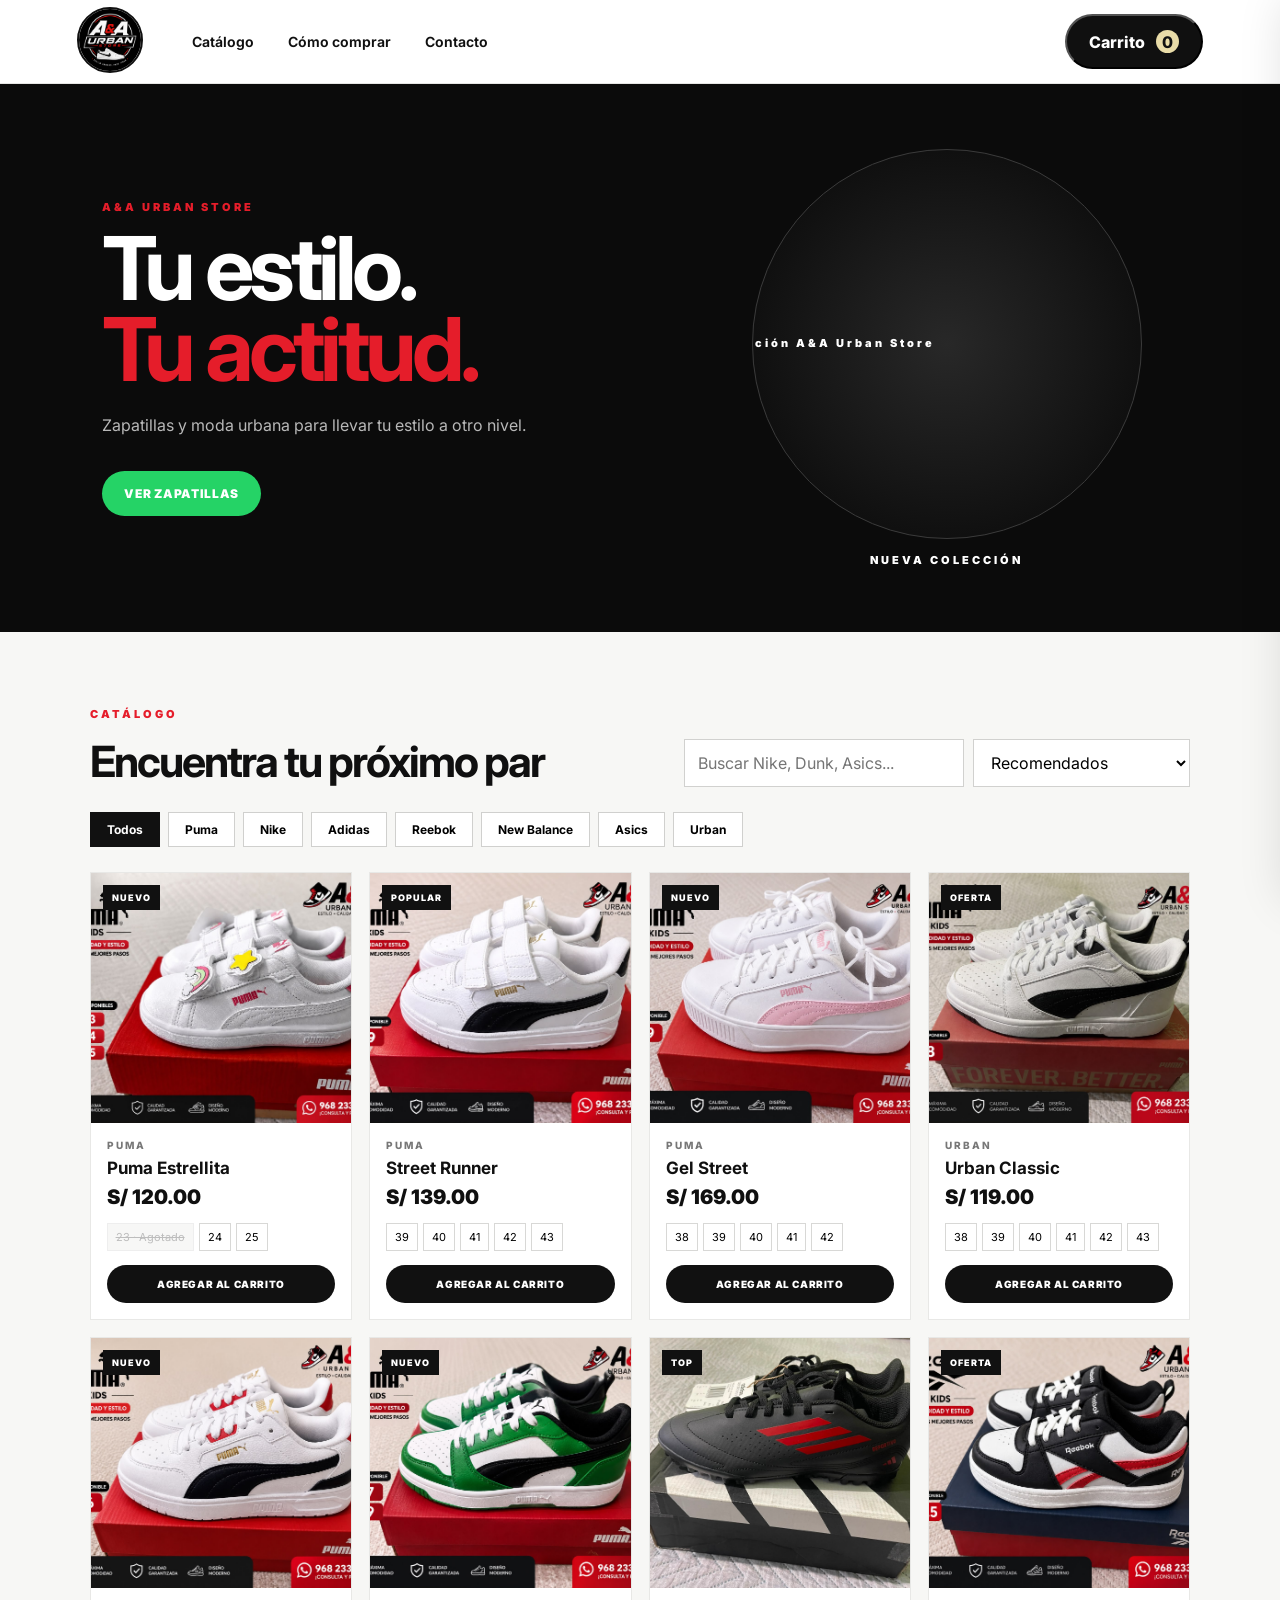
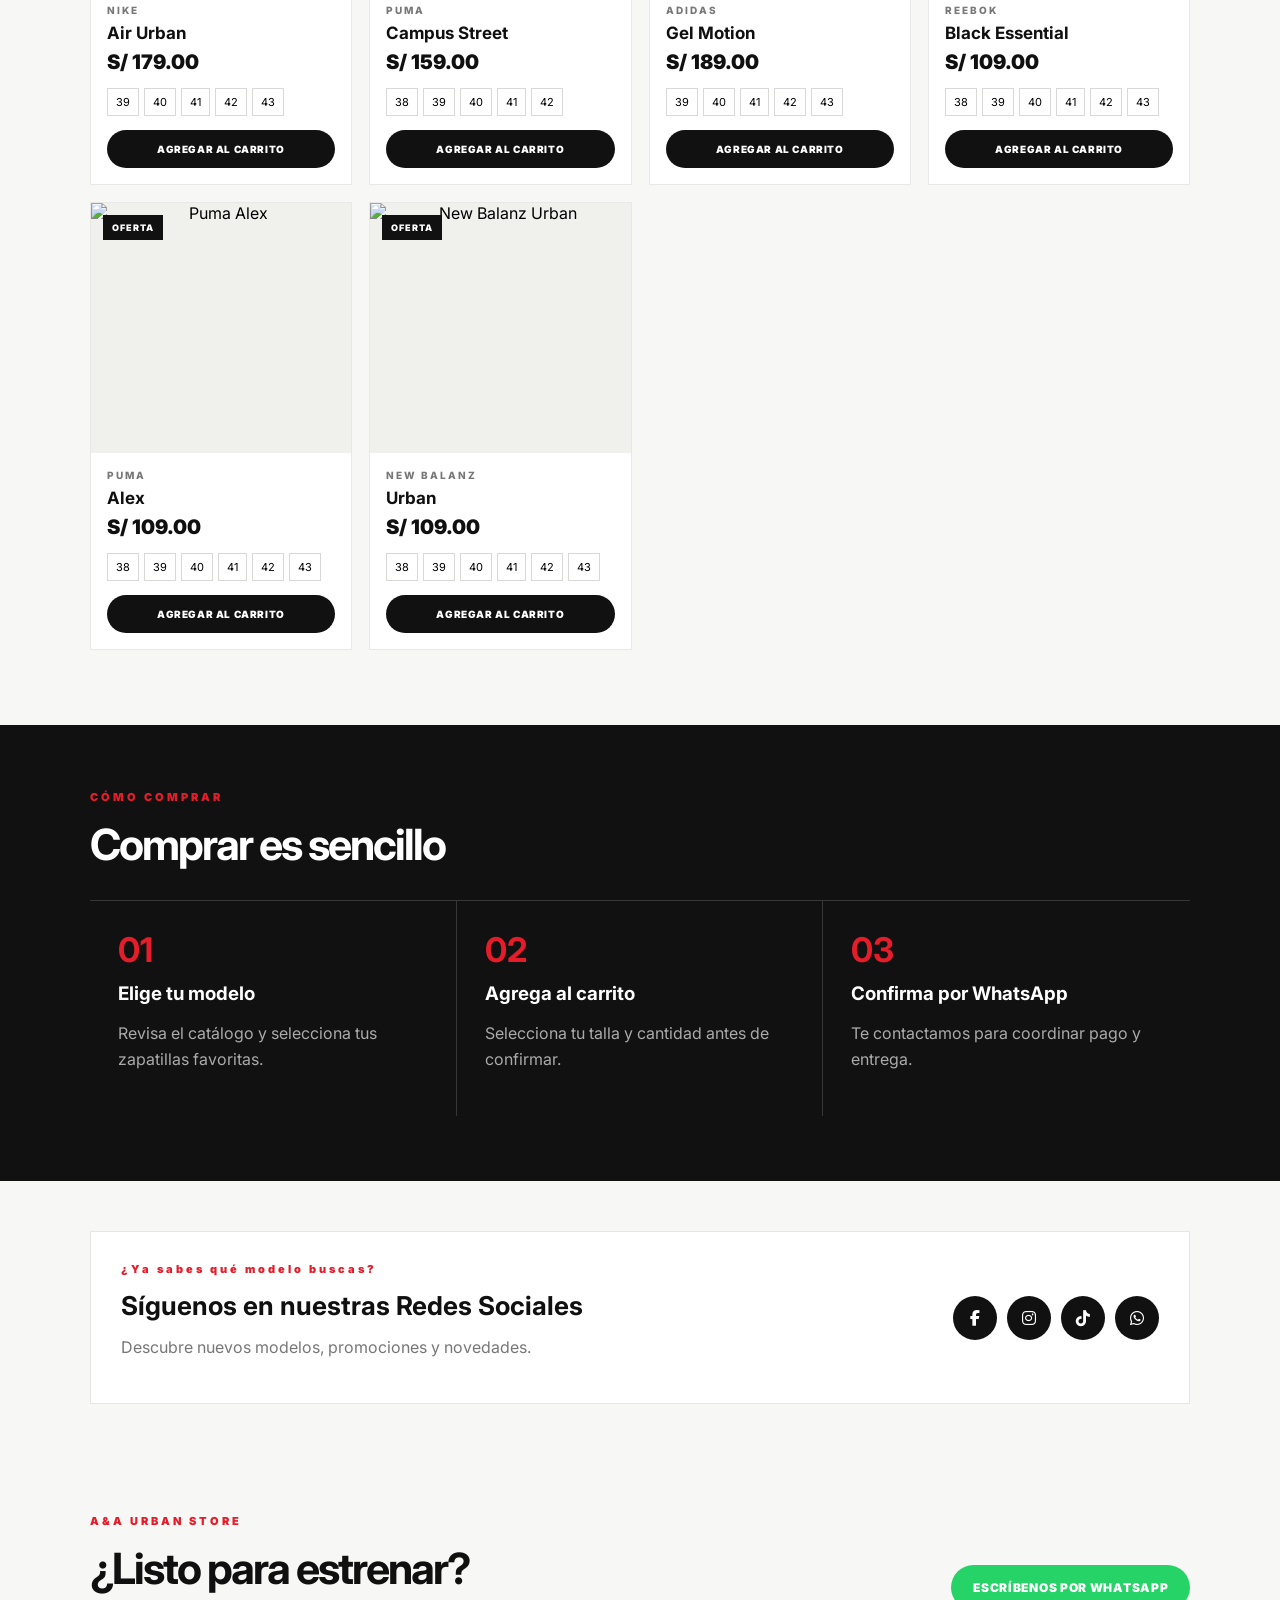
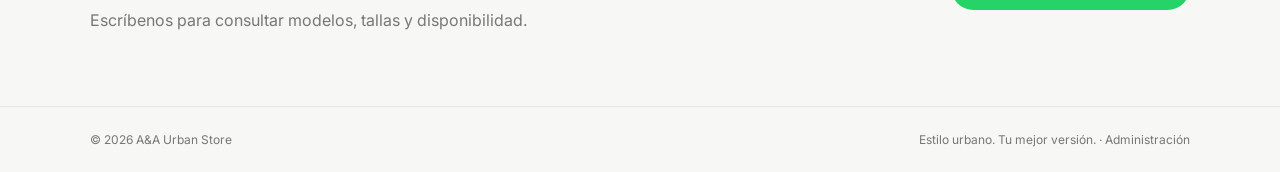
==== index.html @ 7ea96f32 "Add files via upload" ====
<!doctype html>
<html lang="es">
  <head>
    <meta charset="utf-8" />
    <meta name="viewport" content="width=device-width, initial-scale=1" />
    <meta
      name="description"
      content="A&A Urban Store - catálogo de zapatillas y moda urbana."
    />
    <title>A&A Urban Store | Catálogo</title>
    <link rel="preconnect" href="https://fonts.googleapis.com" />
    <link rel="preconnect" href="https://fonts.gstatic.com" crossorigin />
    <link
      href="https://fonts.googleapis.com/css2?family=Inter:wght@400;500;600;700;800;900&display=swap"
      rel="stylesheet"
    />
    <link rel="stylesheet" href="styles.css" />

    <!--AÑADIR SUPABASE SDK-->
    <script src="https://cdn.jsdelivr.net/npm/@supabase/supabase-js@2"></script>
    

  </head>
  <body>
    <header class="topbar">
      <a class="brand" href="#inicio" aria-label="A&A Urban Store">
        <img
          class="brand-logo"
          src="img/logo-aa-urban.jpg"
          alt="A&A Urban Store"/>
      </a>
      <nav class="nav">
        <a href="#catalogo">Catálogo</a>
        <a href="#como-comprar">Cómo comprar</a>
        <a href="#contacto">Contacto</a>
      </nav>
      <button class="cart-btn" id="openCart">
        Carrito <span id="cartCount">0</span>
      </button>
    </header>

    <main id="inicio">
      <section class="hero">
        <div class="hero-copy">
          <p class="eyebrow">A&A URBAN STORE</p>
          <h1>Tu estilo.<br /><span>Tu actitud.</span></h1>
          <p class="hero-text">
            Zapatillas y moda urbana para llevar tu estilo a otro nivel.
          </p>
          <a class="primary-btn" href="#catalogo">VER ZAPATILLAS</a>
        </div>

        <div class="hero-card">
          <div class="shoe-visual">
            <img
              id="heroShoe"
              src="img/coleccion/"
              alt="Nueva colección A&A Urban Store"
            />
          </div>

          <span>NUEVA COLECCIÓN</span>
        </div>
      </section>

      <section class="catalog-section" id="catalogo">
        <div class="section-head">
          <div>
            <p class="eyebrow">CATÁLOGO</p>
            <h2>Encuentra tu próximo par</h2>
          </div>
          <div class="controls">
            <input
              id="search"
              type="search"
              placeholder="Buscar Nike, Dunk, Asics..."
              aria-label="Buscar productos"
            />
            <select id="sort" aria-label="Ordenar productos">
              <option value="recommended">Recomendados</option>
              <option value="low">Precio: menor a mayor</option>
              <option value="high">Precio: mayor a menor</option>
              <option value="name">Nombre A-Z</option>
            </select>
          </div>
        </div>

        <div class="chips" id="chips">
          <button class="chip active" data-category="Todos">Todos</button>
          <button class="chip" data-category="Puma">Puma</button>
          <button class="chip" data-category="Nike">Nike</button>
          <button class="chip" data-category="Adidas">Adidas</button>
          <button class="chip" data-category="Reebok">Reebok</button>
          <button class="chip" data-category="New Balance">New Balance</button>
          <button class="chip" data-category="Asics">Asics</button>
          <button class="chip" data-category="Urban">Urban</button>
        </div>

        <div class="product-grid" id="productGrid"></div>
        <p class="empty" id="empty" hidden>
          No encontramos productos con esa búsqueda.
        </p>
      </section>

      <section class="how" id="como-comprar">
        <div class="section-head">
          <div>
            <p class="eyebrow">CÓMO COMPRAR</p>
            <h2>Comprar es sencillo</h2>
          </div>
        </div>
        <div class="steps">
          <article>
            <b>01</b>
            <h3>Elige tu modelo</h3>
            <p>Revisa el catálogo y selecciona tus zapatillas favoritas.</p>
          </article>
          <article>
            <b>02</b>
            <h3>Agrega al carrito</h3>
            <p>Selecciona tu talla y cantidad antes de confirmar.</p>
          </article>
          <article>
            <b>03</b>
            <h3>Confirma por WhatsApp</h3>
            <p>Te contactamos para coordinar pago y entrega.</p>
          </article>
        </div>
      </section>

      <link
        rel="stylesheet"
        href="https://cdnjs.cloudflare.com/ajax/libs/font-awesome/6.5.1/css/all.min.css"
      />
      <!-- REDES SOCIALES -->
      <section class="social-section">
        <div class="social-card">
          <div class="social-text">
            <p class="eyebrow">¿Ya sabes qué modelo buscas?</p>
            <h3>Síguenos en nuestras Redes Sociales</h3>
            <p>Descubre nuevos modelos, promociones y novedades.</p>
          </div>

          <div class="social-icons">
            <a
              href="https://web.facebook.com/profile.php?id=61593990323428"
              class="social facebook"
              aria-label="Facebook"
              target="_blank"
              rel="noopener"
            >
              <i class="fa-brands fa-facebook-f"></i>
            </a>

            <a
              href="https://www.instagram.com/aaurbanstore?stkn=MTRhdzNiZG9raHVnZw%3D%3D&utm_source=qr"
              class="social instagram"
              aria-label="Instagram"
              target="_blank"
              rel="noopener"
            >
              <i class="fa-brands fa-instagram"></i>
            </a>

            <a
              href="https://www.tiktok.com/@aa.urban.store?_r=1&_t=ZS-9ACzpgsLJGn"
              class="social tiktok"
              aria-label="TikTok"
              target="_blank"
              rel="noopener"
            >
              <i class="fa-brands fa-tiktok"></i>
            </a>

            <a
              href="https://wa.me/51968233506"
              class="social whatsapp"
              aria-label="WhatsApp"
              target="_blank"
              rel="noopener"
            >
              <i class="fa-brands fa-whatsapp"></i>
            </a>
          </div>
        </div>
      </section>

      <section class="contact" id="contacto">
        <div>
          <p class="eyebrow">A&A URBAN STORE</p>
          <h2>¿Listo para estrenar?</h2>
          <p>Escríbenos para consultar modelos, tallas y disponibilidad.</p>
        </div>
        <a
          class="primary-btn"
          id="contactWhatsApp"
          target="_blank"
          rel="noopener"
          >ESCRÍBENOS POR WHATSAPP</a
        >
      </section>
    </main>

    <footer>
      <span>© <span id="year"></span> A&A Urban Store</span>
      <span
        >Estilo urbano. Tu mejor versión. ·
        <a href="admin.html" aria-label="Administración"
          >Administración</a
        ></span
      >
    </footer>

    <aside class="drawer" id="drawer" aria-hidden="true">
      <div class="drawer-head">
        <h2>Tu carrito</h2>
        <button id="closeCart" aria-label="Cerrar">×</button>
      </div>
      <div id="cartItems" class="cart-items"></div>
      <div class="cart-footer">
        <div class="total">
          <span>Total</span><strong id="cartTotal">S/ 0.00</strong>
        </div>
        <button class="primary-btn full" id="checkout">
          PEDIR POR WHATSAPP
        </button>
        <button class="text-btn" id="clearCart">Vaciar carrito</button>
      </div>
    </aside>
    <div class="overlay" id="overlay"></div>

    <!-- Modal profesional de galería de producto -->
    <section
      class="product-modal"
      id="productModal"
      aria-hidden="true"
      role="dialog"
      aria-modal="true"
      aria-labelledby="modalTitle"
    >
      <button
        class="modal-backdrop"
        data-modal-close
        aria-label="Cerrar ventana"
      ></button>
      <div class="modal-panel">
        <button class="modal-close" data-modal-close aria-label="Cerrar">
          ×
        </button>
        <div class="modal-gallery">
          <div class="modal-main-image">
            <button
              class="gallery-arrow prev"
              id="galleryPrev"
              aria-label="Foto anterior"
            >
              ‹</button
            ><img id="modalMainImage" src="" alt="" /><button
              class="gallery-arrow next"
              id="galleryNext"
              aria-label="Foto siguiente"
            >
              ›</button
            ><span class="gallery-counter" id="galleryCounter">1 / 1</span>
          </div>
          <div class="modal-thumbnails" id="modalThumbnails"></div>
        </div>
        <div class="modal-details">
          <p class="eyebrow">A&A URBAN STORE · DETALLE DEL PRODUCTO</p>
          <p class="modal-brand" id="modalBrand"></p>
          <h2 id="modalTitle"></h2>
          <div class="modal-price" id="modalPrice"></div>
          <p class="modal-description">
            Diseño urbano, comodidad y estilo para todos los días. Consulta la
            disponibilidad de tu talla antes de confirmar el pedido.
          </p>
          <div class="modal-label">ELIGE TU TALLA</div>
          <div class="modal-sizes" id="modalSizes"></div>
          <button class="primary-btn modal-add" id="modalAdd">
            AGREGAR AL CARRITO</button
          ><a
            class="modal-whatsapp"
            id="modalWhatsApp"
            target="_blank"
            rel="noopener"
            >Consultar por WhatsApp ↗</a
          >
          <p class="modal-note" id="modalNote">
            Las tallas agotadas aparecen bloqueadas.
          </p>
        </div>
      </div>
    </section>
    <script src="https://cdn.jsdelivr.net/npm/@supabase/supabase-js@2"></script>
    <script src="supabase-config.js"></script>
    <script src="script.js"></script>
  </body>
</html>
---- styles.css ----
/* A&A Urban Store — diseño profesional responsive */
:root {
  --ink: #101010;
  --red: #e51d2a;
  --paper: #f7f7f5;
  --muted: #737373;
  --line: #e6e6e4;
  --white: #fff;
  --shadow: 0 24px 70px #0002;
}
* {
  box-sizing: border-box;
}
html {
  scroll-behavior: smooth;
}
body {
  margin: 0;
  background: var(--paper);
  color: var(--ink);
  font-family: Inter, Arial, sans-serif;
}
body.modal-open {
  overflow: hidden;
}
a {
  color: inherit;
  text-decoration: none;
}
button,
input,
select {
  font: inherit;
}
button {
  cursor: pointer;
}
.topbar {
  height: 84px;
  background: #fff;
  border-bottom: 1px solid var(--line);
  display: flex;
  align-items: center;
  padding: 0 6vw;
  gap: 40px;
  position: sticky;
  top: 0;
  z-index: 20;
}
.brand {
  width: 75px;
  flex-shrink: 0;
}
.brand-logo {
  width: 66px;
  height: 66px;
  border-radius: 50%;
  object-fit: cover;
  border: 2px solid #111;
}
nav {
  display: flex;
  gap: 34px;
  flex: 1;
  font-size: 14px;
  font-weight: 650;
}
nav a:hover {
  color: var(--red);
}
.cart-btn {
  background: var(--ink);
  color: #fff;
  border-radius: 999px;
  padding: 14px 22px;
  font-weight: 800;
}
.cart-btn span {
  display: inline-grid;
  place-items: center;
  background: #e9dca8;
  color: #111;
  border-radius: 50%;
  width: 23px;
  height: 23px;
  margin-left: 8px;
}
.hero {
  background: #0b0b0b;
  color: #fff;
  min-height: 430px;
  padding: 65px 8vw;
  display: grid;
  grid-template-columns: 1.1fr 0.9fr;
  align-items: center;
  gap: 50px;
}
.eyebrow {
  font-size: 11px;
  letter-spacing: 3px;
  font-weight: 900;
  color: var(--red);
  margin: 0 0 14px;
}
.hero h1 {
  font-size: clamp(52px, 7vw, 88px);
  line-height: 0.92;
  letter-spacing: -5px;
  margin: 0 0 22px;
}
.hero h1 span {
  color: #e51d2a;
}
.hero-text {
  color: #b8b8b8;
  line-height: 1.7;
  max-width: 450px;
}
.primary-btn {
  display: inline-flex;
  align-items: center;
  justify-content: center;
  background: #25D366;
  border-radius:999px;
  color: #fff;
  padding: 15px 22px;
  font-size: 12px;
  letter-spacing: 0.7px;
  font-weight: 900;
  margin-top: 15px;
}
.hero-card {
  display: flex;
  flex-direction: column;
  align-items: center;
  gap: 14px;
  font-size: 11px;
  letter-spacing: 3px;
  font-weight: 900;
}
.shoe-visual {
  width: min(100%, 390px);
  aspect-ratio: 1;
  display: grid;
  place-items: center;
  border-radius: 50%;
  border: 1px solid #3b3b3b;
  background: radial-gradient(circle, #282828, #101010 70%);
  overflow: hidden;
}
.shoe-visual img {
  width: 160%;
  height: auto;
  object-fit: contain;
  transition: opacity 0.3s;
  overflow: hidden;
}
.catalog-section {
  padding: 75px 7vw;
}
.section-head {
  display: flex;
  justify-content: space-between;
  align-items: end;
  gap: 25px;
  margin-bottom: 25px;
}
.section-head h2,
.contact h2 {
  font-size: clamp(30px, 4vw, 43px);
  letter-spacing: -2px;
  margin: 0;
}
.controls {
  display: flex;
  gap: 9px;
}
.controls input,
.controls select {
  height: 48px;
  border: 1px solid #d1d1cf;
  background: #fff;
  padding: 0 13px;
}
.controls input {
  width: 280px;
}
.chips {
  display: flex;
  gap: 8px;
  flex-wrap: wrap;
  margin-bottom: 25px;
}
.chip {
  border: 1px solid #d0d0ce;
  background: #fff;
  padding: 9px 16px;
  font-size: 12px;
  font-weight: 700;
}
.chip.active,
.chip:hover {
  background: #111;
  color: #fff;
  border-color: #111;
}
.product-grid {
  display: grid;
  grid-template-columns: repeat(4, minmax(0, 1fr));
  gap: 17px;
}
.product {
  background: #fff;
  border: 1px solid #e8e8e6;
  transition:
    transform 0.22s,
    box-shadow 0.22s;
  min-width: 0;
}
.product:hover {
  transform: translateY(-4px);
  box-shadow: 0 15px 35px #0000000d;
}
.product-img {
  position: relative;
  background: #f0f0ed;
  overflow: hidden;
}
.product-photo {
  display: block;
  width: 100%;
  height: 250px;
  border: 0;
  padding: 0;
  position: relative;
  background: #f0f0ed;
  overflow: hidden;
}
.product-photo img {
  width: 100%;
  height: 100%;
  object-fit: cover;
  display: block;
  transition: transform 0.4s;
}
.product:hover .product-photo img {
  transform: scale(1.04);
}
.view-photo {
  position: absolute;
  bottom: 12px;
  left: 50%;
  transform: translate(-50%, 8px);
  opacity: 0;
  background: #fff;
  color: #111;
  padding: 9px 12px;
  font-size: 10px;
  font-weight: 900;
  letter-spacing: 0.8px;
  white-space: nowrap;
  box-shadow: 0 5px 20px #0002;
  transition: 0.2s;
}
.product-photo:hover .view-photo,
.product-photo:focus-visible .view-photo {
  opacity: 1;
  transform: translate(-50%, 0);
}
.badge {
  position: absolute;
  z-index: 2;
  top: 12px;
  left: 12px;
  background: #111;
  color: #fff;
  font-size: 9px;
  font-weight: 900;
  letter-spacing: 1px;
  padding: 7px 9px;
}
.product-info {
  padding: 16px;
}
.product-brand {
  font-size: 10px;
  letter-spacing: 2px;
  text-transform: uppercase;
  color: #777;
  font-weight: 800;
}
.product-info h3 {
  font-size: 17px;
  margin: 7px 0;
}
.product-price {
  font-size: 20px;
  font-weight: 900;
}
.product-size {
  display: flex;
  gap: 5px;
  flex-wrap: wrap;
  margin: 14px 0;
}
.size {
  background: #fff;
  border: 1px solid #d8d8d6;
  padding: 6px 8px;
  font-size: 11px;
}
.size.selected,
.size:hover {
  background: #111;
  color: #fff;
  border-color: #111;
}
.add {
  width: 100%;
  background: #111;
  border-radius: 999px;
  color: #fff;
  border: 0;
  padding: 13px 8px;
  font-size: 10px;
  letter-spacing: 0.6px;
  font-weight: 900;
}
.add:hover {
  background: var(--red);
}
.empty {
  text-align: center;
  padding: 40px;
  color: #777;
}
.how {
  background: #111;
  color: #fff;
  padding: 65px 7vw;
}
.how .section-head {
  margin-bottom: 30px;
}
.steps {
  display: grid;
  grid-template-columns: repeat(3, 1fr);
  border-top: 1px solid #373737;
}
.steps article {
  padding: 28px;
  border-right: 1px solid #373737;
}
.steps article:last-child {
  border: 0;
}
.steps b {
  color: var(--red);
  font-size: 34px;
}
.steps h3 {
  margin: 12px 0 8px;
}
.steps p {
  color: #aaa;
  line-height: 1.6;
}
.social-section {
  padding: 50px 7vw;
}
.social-card {
  display: flex;
  justify-content: space-between;
  align-items: center;
  gap: 30px;
  background: #fff;
  border: 1px solid var(--line);
  padding: 30px;
}
.social-text h3 {
  font-size: 26px;
  margin: 0 0 8px;
}
.social-text p:last-child {
  color: #777;
}
.social-icons {
  display: flex;
  gap: 10px;
}
.social {
  width: 44px;
  height: 44px;
  border-radius: 50%;
  display: grid;
  place-items: center;
  background: #111;
  color: #fff;
}
.social:hover {
  background: var(--red);
}
.contact {
  padding: 60px 7vw;
  display: flex;
  align-items: center;
  justify-content: space-between;
  gap: 25px;
}
.contact p:not(.eyebrow) {
  color: #777;
}
footer {
  padding: 25px 7vw;
  border-top: 1px solid var(--line);
  display: flex;
  justify-content: space-between;
  color: #777;
  font-size: 12px;
}
.drawer {
  position: fixed;
  right: 0;
  top: 0;
  width: min(420px, 100%);
  height: 100dvh;
  background: #fff;
  z-index: 60;
  transform: translateX(105%);
  transition: transform 0.25s;
  display: flex;
  flex-direction: column;
  box-shadow: -15px 0 45px #0002;
}
.drawer.open {
  transform: translateX(0);
}
.drawer-head {
  padding: 22px;
  border-bottom: 1px solid var(--line);
  display: flex;
  justify-content: space-between;
  align-items: center;
}
.drawer-head h2 {
  margin: 0;
}
.drawer-head button {
  border: 0;
  background: none;
  font-size: 30px;
}
.cart-items {
  padding: 10px 20px;
  overflow: auto;
  flex: 1;
}
.cart-row {
  padding: 15px 0;
  border-bottom: 1px solid var(--line);
  display: flex;
  justify-content: space-between;
  gap: 15px;
}
.cart-row h4 {
  margin: 0 0 6px;
}
.cart-row p {
  margin: 0;
  color: #777;
  font-size: 12px;
}
.cart-row button,
.text-btn {
  border: 0;
  background: none;
  text-decoration: underline;
}
.cart-footer {
  padding: 20px;
  border-top: 1px solid var(--line);
}
.total {
  display: flex;
  justify-content: space-between;
  font-size: 20px;
}
.full {
  width: 100%;
}
.text-btn {
  display: block;
  margin: 14px auto 0;
}
.overlay {
  position: fixed;
  inset: 0;
  background: #0008;
  z-index: 50;
  opacity: 0;
  pointer-events: none;
  transition: opacity 0.2s;
}
.overlay.show {
  opacity: 1;
  pointer-events: auto;
}
/* Modal premium de fotos */
.product-modal {
  position: fixed;
  inset: 0;
  z-index: 100;
  display: grid;
  place-items: center;
  padding: 24px;
  opacity: 0;
  visibility: hidden;
  transition:
    opacity 0.22s,
    visibility 0.22s;
}
.product-modal.open {
  opacity: 1;
  visibility: visible;
}
.modal-backdrop {
  position: absolute;
  inset: 0;
  border: 0;
  background: #080808d9;
  backdrop-filter: blur(7px);
}
.modal-panel {
  position: relative;
  z-index: 1;
  width: min(1040px, 100%);
  max-height: min(760px, 92dvh);
  overflow: auto;
  display: grid;
  grid-template-columns: 1.05fr 0.95fr;
  background: #fff;
  box-shadow: 0 30px 100px #0006;
  transform: translateY(14px) scale(0.985);
  transition: transform 0.25s;
}
.product-modal.open .modal-panel {
  transform: translateY(0) scale(1);
}
.modal-close {
  position: absolute;
  z-index: 5;
  right: 14px;
  top: 14px;
  width: 42px;
  height: 42px;
  border: 0;
  border-radius: 50%;
  background: #fff;
  font-size: 29px;
  line-height: 1;
  box-shadow: 0 3px 15px #0002;
}
.modal-gallery {
  padding: 28px;
  background: #f1f1ef;
  min-width: 0;
}
.modal-main-image {
  position: relative;
  height: 440px;
  background: #e8e8e5;
  display: grid;
  place-items: center;
  overflow: hidden;
}
.modal-main-image > img {
  width: 100%;
  height: 100%;
  object-fit: contain;
  mix-blend-mode: multiply;
}
.gallery-arrow {
  position: absolute;
  top: 50%;
  transform: translateY(-50%);
  width: 40px;
  height: 40px;
  border: 0;
  border-radius: 50%;
  background: #fff;
  color: #111;
  font-size: 28px;
  display: grid;
  place-items: center;
  box-shadow: 0 3px 12px #0002;
}
.gallery-arrow:disabled {
  opacity: 0.35;
  cursor: default;
}
.gallery-arrow.prev {
  left: 12px;
}
.gallery-arrow.next {
  right: 12px;
}
.gallery-counter {
  position: absolute;
  right: 13px;
  bottom: 13px;
  background: #111d;
  color: #fff;
  padding: 6px 9px;
  font-size: 11px;
}
.modal-thumbnails {
  display: flex;
  gap: 10px;
  overflow-x: auto;
  padding: 14px 0 2px;
}
.modal-thumb {
  flex: 0 0 70px;
  height: 70px;
  padding: 0;
  border: 2px solid transparent;
  background: #e7e7e4;
  overflow: hidden;
}
.modal-thumb.active {
  border-color: var(--red);
}
.modal-thumb img {
  width: 100%;
  height: 100%;
  object-fit: cover;
}
.modal-details {
  padding: 56px 42px 38px;
  align-self: center;
}
.modal-details .eyebrow {
  font-size: 9px;
  letter-spacing: 1.7px;
}
.modal-brand {
  font-size: 11px;
  text-transform: uppercase;
  letter-spacing: 2px;
  color: #777;
  font-weight: 800;
  margin: 25px 0 8px;
}
.modal-details h2 {
  font-size: clamp(30px, 4vw, 42px);
  line-height: 1.05;
  letter-spacing: -1.8px;
  margin: 0;
}
.modal-price {
  font-size: 27px;
  font-weight: 900;
  margin: 18px 0;
}
.modal-description {
  color: #707070;
  font-size: 13px;
  line-height: 1.8;
  border-top: 1px solid var(--line);
  padding-top: 18px;
}
.modal-label {
  font-size: 10px;
  font-weight: 900;
  letter-spacing: 1.5px;
  margin: 24px 0 11px;
}
.modal-sizes {
  display: flex;
  gap: 7px;
  flex-wrap: wrap;
}
.modal-size {
  min-width: 40px;
  height: 38px;
}
.modal-add {
  width: 100%;
  margin-top: 25px;
}
.modal-whatsapp {
  display: block;
  text-align: center;
  font-size: 12px;
  font-weight: 800;
  margin-top: 16px;
  text-decoration: underline;
  text-underline-offset: 4px;
}
.modal-note {
  font-size: 10px;
  color: #888;
  text-align: center;
  margin-top: 17px;
}
@media (max-width: 900px) {
  .topbar {
    padding: 0 20px;
    gap: 20px;
  }
  .nav {
    gap: 17px;
  }
  .hero {
    padding: 55px 6vw;
    gap: 25px;
  }
  .product-grid {
    grid-template-columns: repeat(2, minmax(0, 1fr));
  }
  .section-head {
    align-items: flex-start;
    flex-direction: column;
  }
  .controls {
    width: 100%;
  }
  .controls input {
    flex: 1;
    min-width: 0;
  }
  .modal-panel {
    grid-template-columns: 1fr 0.9fr;
  }
  .modal-gallery {
    padding: 18px;
  }
  .modal-main-image {
    height: 350px;
  }
  .modal-details {
    padding: 45px 25px 25px;
  }
}
@media (max-width: 620px) {
  .topbar {
    height: 72px;
  }
  .brand-logo {
    width: 56px;
    height: 56px;
  }
  .nav {
    display: none;
  }
  .cart-btn {
    margin-left: auto;
  }
  .hero {
    grid-template-columns: 1fr;
    min-height: 0;
    padding: 50px 24px;
  }
  .hero h1 {
    letter-spacing: -3px;
  }
  .hero-card {
    display: none;
  }
  .catalog-section {
    padding: 48px 16px;
  }
  .controls {
    flex-direction: column;
  }
  .controls input,
  .controls select {
    width: 100%;
  }
  .product-grid {
    gap: 10px;
  }
  .product-photo {
    height: 190px;
  }
  .product-info {
    padding: 12px;
  }
  .product-info h3 {
    font-size: 15px;
  }
  .product-price {
    font-size: 18px;
  }
  .product-size {
    gap: 4px;
  }
  .size {
    padding: 6px;
  }
  .steps {
    grid-template-columns: 1fr;
  }
  .steps article {
    border-right: 0;
    border-bottom: 1px solid #373737;
    padding: 22px 5px;
  }
  .social-section {
    padding: 35px 16px;
  }
  .social-card {
    padding: 22px;
    display: block;
  }
  .social-text h3 {
    font-size: 22px;
  }
  .social-icons {
    margin-top: 20px;
  }
  .contact {
    padding: 40px 20px;
    display: block;
  }
  .contact .primary-btn {
    width: 100%;
  }
  footer {
    padding: 22px 20px;
    gap: 10px;
    flex-direction: column;
  }
  .product-modal {
    padding: 10px;
  }
  .modal-panel {
    display: block;
    max-height: 94dvh;
  }
  .modal-gallery {
    padding: 14px;
  }
  .modal-main-image {
    height: clamp(230px, 43vh, 360px);
  }
  .modal-thumb {
    flex-basis: 58px;
    height: 58px;
  }
  .modal-details {
    padding: 25px 22px 28px;
  }
  .modal-brand {
    margin-top: 8px;
  }
  .modal-details h2 {
    font-size: 31px;
  }
  .modal-price {
    font-size: 24px;
  }
  .modal-close {
    right: 9px;
    top: 9px;
    width: 36px;
    height: 36px;
    font-size: 25px;
  }
}

/* Inventario / productos agotados */
.soldout-badge {
  background: #e51d2a !important;
}
.size:disabled,
.sold-out-size {
  opacity: 0.48;
  cursor: not-allowed !important;
  background: #efefed !important;
  color: #777 !important;
  border-color: #ddd !important;
  text-decoration: line-through;
}
.add:disabled,
.add-disabled,
.modal-add:disabled {
  background: #9b9b9b !important;
  color: #fff !important;
  cursor: not-allowed !important;
}
.product:has(.add:disabled) .product-photo:after {
  content: "AGOTADO";
  position: absolute;
  inset: 0;
  display: grid;
  place-items: center;
  background: #0008;
  color: #fff;
  font-size: 18px;
  font-weight: 900;
  letter-spacing: 3px;
}
.modal-note {
  line-height: 1.5;
}
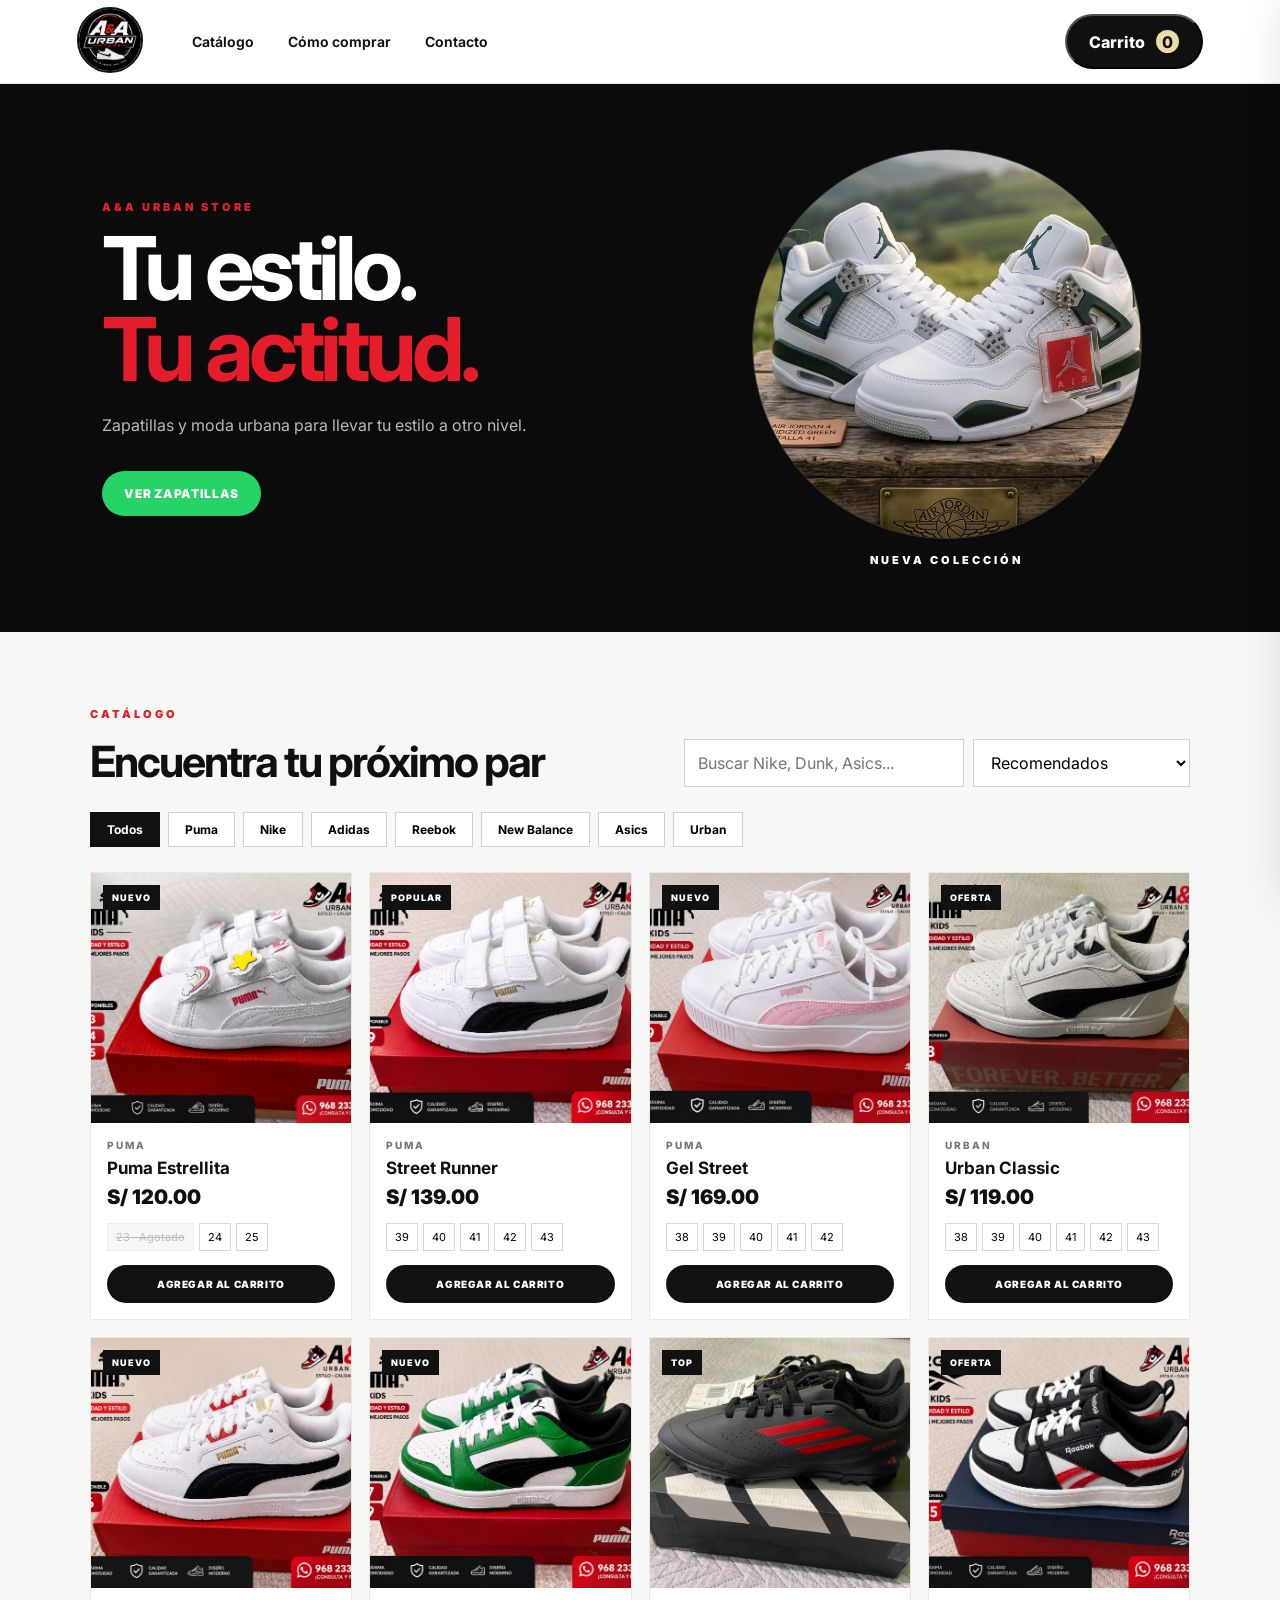
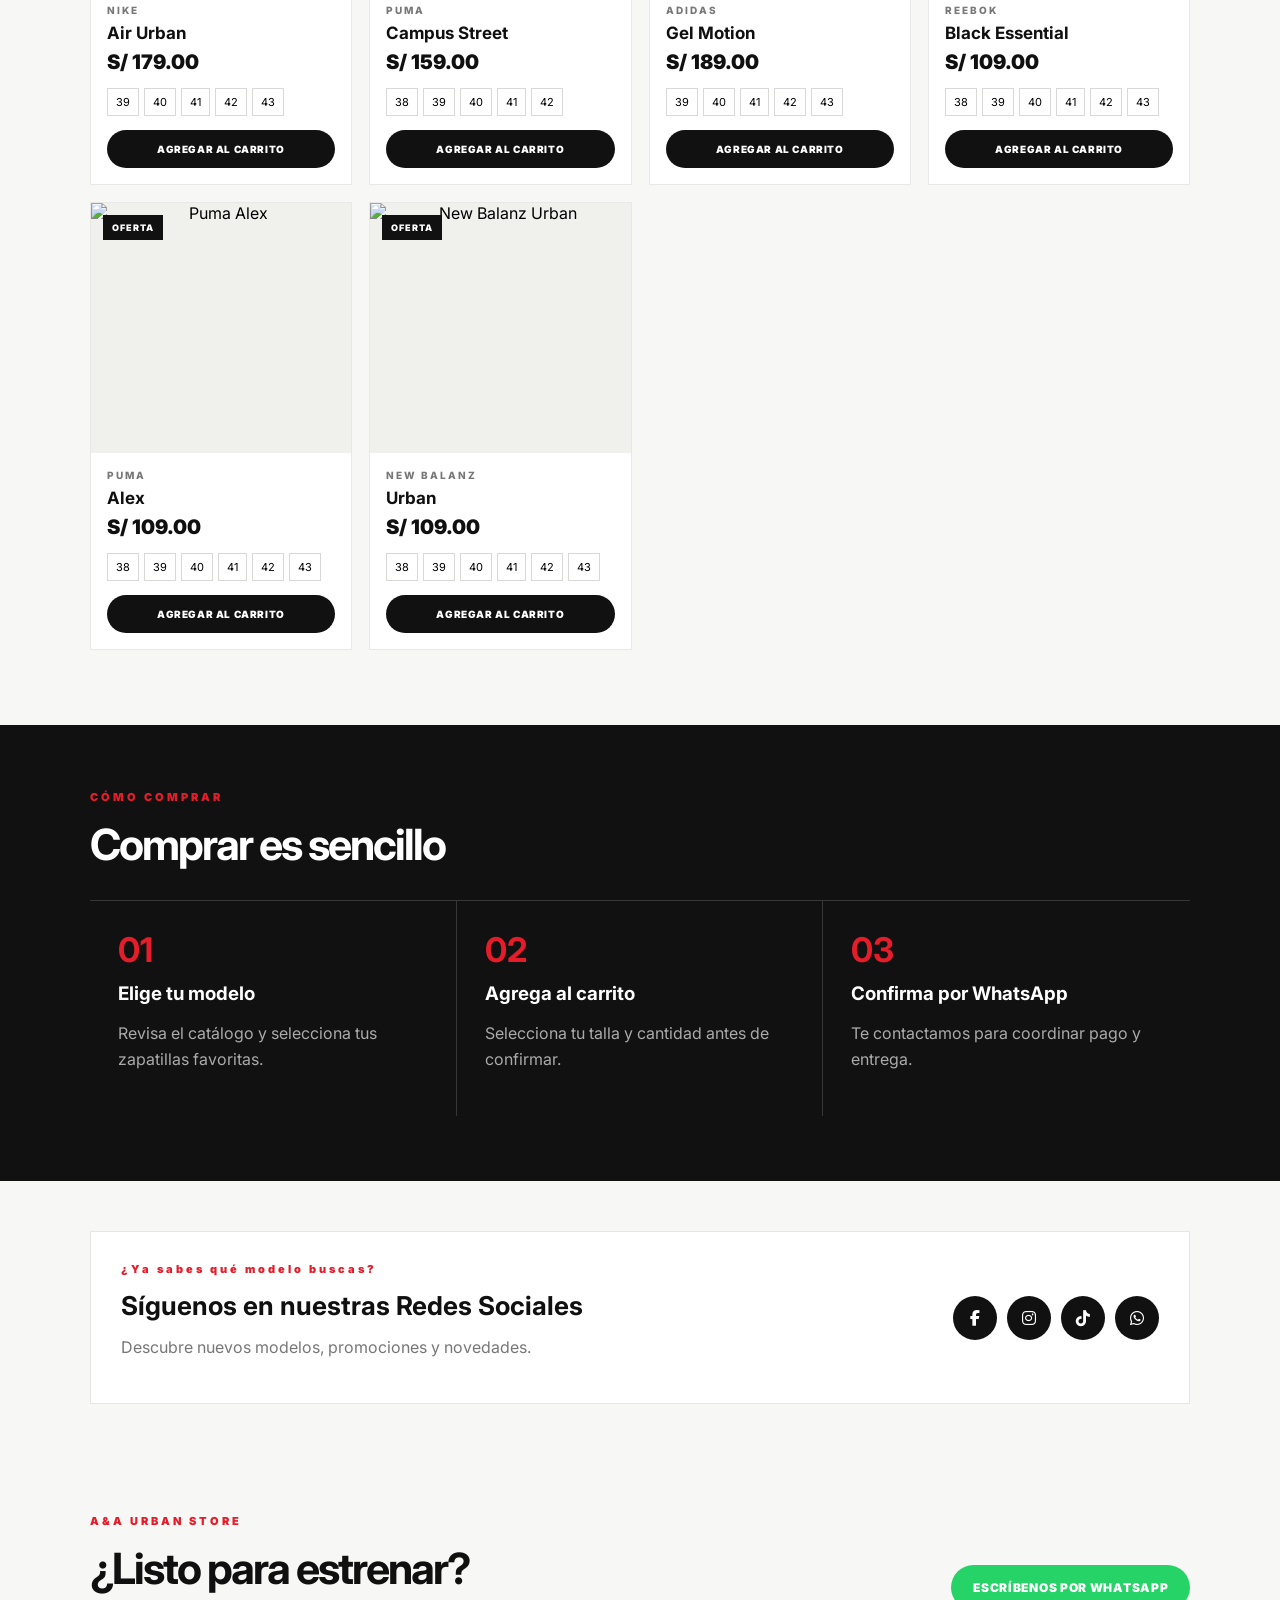
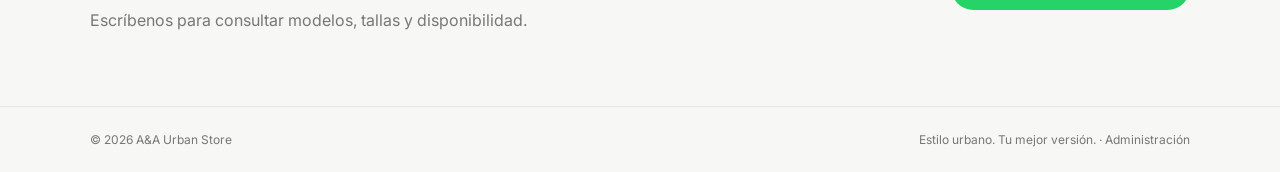
==== commit 24a8b8bd: "Add files via upload" ====
--- a/index.html
+++ b/index.html
@@ -15,6 +15,7 @@
       rel="stylesheet"
     />
     <link rel="stylesheet" href="styles.css" />
+    <link rel="icon" href="img/logoico.ico"/>
 
     <!--AÑADIR SUPABASE SDK-->
     <script src="https://cdn.jsdelivr.net/npm/@supabase/supabase-js@2"></script>
@@ -50,17 +51,15 @@
           <a class="primary-btn" href="#catalogo">VER ZAPATILLAS</a>
         </div>
 
-        <div class="hero-card">
+        
+      <div class="hero-card">
           <div class="shoe-visual">
-            <img
-              id="heroShoe"
-              src="img/coleccion/"
-              alt="Nueva colección A&A Urban Store"
-            />
-          </div>
-
+            <img id="heroShoe" src="img/coleccion/Jordan 1.jpeg" alt="Nueva colección A&A Urban Store"/>
+          </div>
           <span>NUEVA COLECCIÓN</span>
         </div>
+
+        
       </section>
 
       <section class="catalog-section" id="catalogo">
@@ -228,6 +227,49 @@
       </div>
     </aside>
     <div class="overlay" id="overlay"></div>
+
+    <!-- Formulario de confirmación del pedido -->
+    <section class="checkout-modal" id="checkoutModal" aria-hidden="true" role="dialog" aria-modal="true" aria-labelledby="checkoutTitle">
+      <div class="checkout-panel">
+        <header class="checkout-head">
+          <h2 id="checkoutTitle">Confirmar pedido</h2>
+          <button type="button" id="closeCheckout" aria-label="Cerrar formulario">×</button>
+        </header>
+        <form id="checkoutForm" class="checkout-form">
+          <a href="#" id="backToCart" class="back-cart">← Volver al carrito</a>
+          <h3>Datos de entrega</h3>
+          <label for="customerName">Tu nombre</label>
+          <input id="customerName" name="customerName" type="text" placeholder="Nombre y apellido" autocomplete="name" required />
+          <label for="customerPhone">Tu teléfono</label>
+          <input id="customerPhone" name="customerPhone" type="tel" placeholder="Ej. 968233506" autocomplete="tel" required />
+          <label for="deliveryMethod">Forma de entrega</label>
+          <select id="deliveryMethod" name="deliveryMethod" required>
+            <option value="Motorizado en Lima">Motorizado en Lima</option>
+            <option value="Recojo coordinado">Recojo coordinado</option>
+            <option value="Envío a provincia">Envío por Shalom (todo el Perú)</option>
+            <option value="Envío a provincia">Lo coordino por whatsapp</option>
+          </select>
+          <label for="customerDistrict">Distrito, estación o ciudad</label>
+          <input id="customerDistrict" name="customerDistrict" type="text" placeholder="Ej. Miraflores" required />
+          <label for="customerAddress">Dirección o referencia (opcional)</label>
+          <input id="customerAddress" name="customerAddress" type="text" placeholder="Calle, número o referencia" />
+          <h3>Método de pago</h3>
+          <label class="payment-option"><input type="radio" name="paymentMethod" value="Yape" checked /> <span><b>Yape</b><small>Envía el comprobante por WhatsApp.</small></span></label>
+          <label class="payment-option"><input type="radio" name="paymentMethod" value="Efectivo" /> <span><b>Efectivo</b><small>Pagas al coordinar la entrega o el recojo.</small></span></label>
+          <div class="yape-box" id="yapeBox">
+            <p>Yape a nombre de <strong id="yapeOwner">Alex Alanya</strong></p>
+            <div class="yape-number-row"><strong id="yapeNumber">CONFIRMAR NÚMERO</strong><button type="button" id="copyYape">Copiar número</button></div>
+            <img id="yapeQr" src="img/yape.jpeg" alt="Código QR de Yape" />
+            <small>Efectivo <code>:</code> Pago en efectivo al coordinar la entrega o recojo.</small>
+          </div>
+          <label for="orderNotes">Indicaciones (opcional)</label>
+          <textarea id="orderNotes" name="orderNotes" rows="3" placeholder="Comentarios sobre tu pedido"></textarea>
+          <div class="checkout-summary"><span>Total a pagar</span><strong id="checkoutTotal">S/ 0.00</strong></div>
+          <button type="submit" class="primary-btn full">ENVIAR PEDIDO POR WHATSAPP</button>
+          <p class="checkout-disclaimer">El pedido se enviará por WhatsApp para confirmar disponibilidad, entrega y pago.</p>
+        </form>
+      </div>
+    </section>
 
     <!-- Modal profesional de galería de producto -->
     <section
--- a/styles.css
+++ b/styles.css
@@ -146,7 +146,8 @@
   border-radius: 50%;
   border: 1px solid #3b3b3b;
   background: radial-gradient(circle, #282828, #101010 70%);
-  overflow: hidden;
+  overflow: hidden;  
+  
 }
 .shoe-visual img {
   width: 160%;
@@ -155,6 +156,7 @@
   transition: opacity 0.3s;
   overflow: hidden;
 }
+
 .catalog-section {
   padding: 75px 7vw;
 }
@@ -765,7 +767,20 @@
     letter-spacing: -3px;
   }
   .hero-card {
-    display: none;
+    display: flex;
+    width: 100%;
+    gap: 10px;
+    font-size: 10px;
+    letter-spacing: 2px;
+  }
+  .shoe-visual {
+    width: min(100%, 320px);
+    aspect-ratio: 1 / 1;
+  }
+  .shoe-visual img {
+    width: 100%;
+    height: 100%;
+    object-fit: contain;
   }
   .catalog-section {
     padding: 48px 16px;
@@ -904,3 +919,36 @@
 .modal-note {
   line-height: 1.5;
 }
+
+
+/* Formulario de pedido y pago, adaptable a móviles */
+.checkout-modal { position: fixed; inset: 0; z-index: 120; display: none; align-items: flex-end; justify-content: center; background: #0009; padding: 0; }
+.checkout-modal.open { display: flex; }
+.checkout-panel { width: min(100%, 560px); max-height: 96dvh; overflow-y: auto; background: #faf9f6; color: #111; box-shadow: 0 10px 40px #0004; }
+.checkout-head { position: sticky; top: 0; z-index: 2; display: flex; align-items: center; justify-content: space-between; padding: 12px 14px; border-bottom: 1px solid #bbb; background: #faf9f6; }
+.checkout-head h2 { margin: 0; font-size: 22px; }
+.checkout-head button { width: 38px; height: 38px; border: 1px solid #111; background: transparent; font-size: 26px; cursor: pointer; }
+.checkout-form { padding: 16px 14px 22px; display: flex; flex-direction: column; gap: 9px; }
+.checkout-form h3 { margin: 14px 0 3px; font-size: 16px; }
+.checkout-form label:not(.payment-option) { font-size: 13px; font-weight: 700; margin-top: 3px; }
+.checkout-form input:not([type=radio]), .checkout-form select, .checkout-form textarea { width: 100%; min-height: 42px; padding: 11px 12px; border: 1px solid #222; border-radius: 0; background: #fff; color: #111; font: inherit; font-size: 13px; box-sizing: border-box; }
+.back-cart { color: #333; font-size: 13px; margin-bottom: 4px; }
+.payment-option { display: flex; align-items: flex-start; gap: 10px; padding: 13px; border: 1px solid #222; cursor: pointer; }
+.payment-option:has(input:checked) { background: #eee9df; }
+.payment-option input { margin-top: 3px; accent-color: #111; }
+.payment-option span { display: flex; flex-direction: column; gap: 4px; }
+.payment-option small { color: #777; font-size: 12px; }
+.yape-box { border: 1px solid #222; padding: 14px; margin-top: 3px; }
+.yape-box p { margin: 0 0 12px; font-size: 13px; }
+.yape-number-row { display: flex; flex-wrap: wrap; align-items: center; gap: 10px; margin-bottom: 12px; }
+.yape-number-row strong { font-size: 22px; }
+.yape-number-row button { border: 1px solid #111; background: transparent; padding: 10px 12px; font-weight: 700; cursor: pointer; }
+.yape-box img { display: block; width: min(100%, 260px); height: auto; margin: 8px 0; }
+.yape-box img:not([src]), .yape-box img[src=""] { display: none; }
+.yape-box small { display: block; color: #666; line-height: 1.5; font-size: 11px; }
+.checkout-summary { display: flex; justify-content: space-between; align-items: center; border-top: 1px solid #bbb; padding-top: 14px; margin-top: 8px; }
+.checkout-summary strong { font-size: 22px; }
+.checkout-form .primary-btn { border: 0; border-radius: 0; background: #050505; color: #fff; margin: 0; width: 100%; min-height: 46px; cursor: pointer; }
+.checkout-disclaimer { color: #666; font-size: 11px; line-height: 1.4; margin: 0; }
+@media (min-width: 621px) { .checkout-modal { align-items: center; padding: 20px; } .checkout-panel { border-radius: 10px; max-height: 90dvh; } }
+@media (max-width: 380px) { .checkout-head h2 { font-size: 19px; } .yape-number-row strong { font-size: 19px; } .checkout-form { padding: 12px; } }
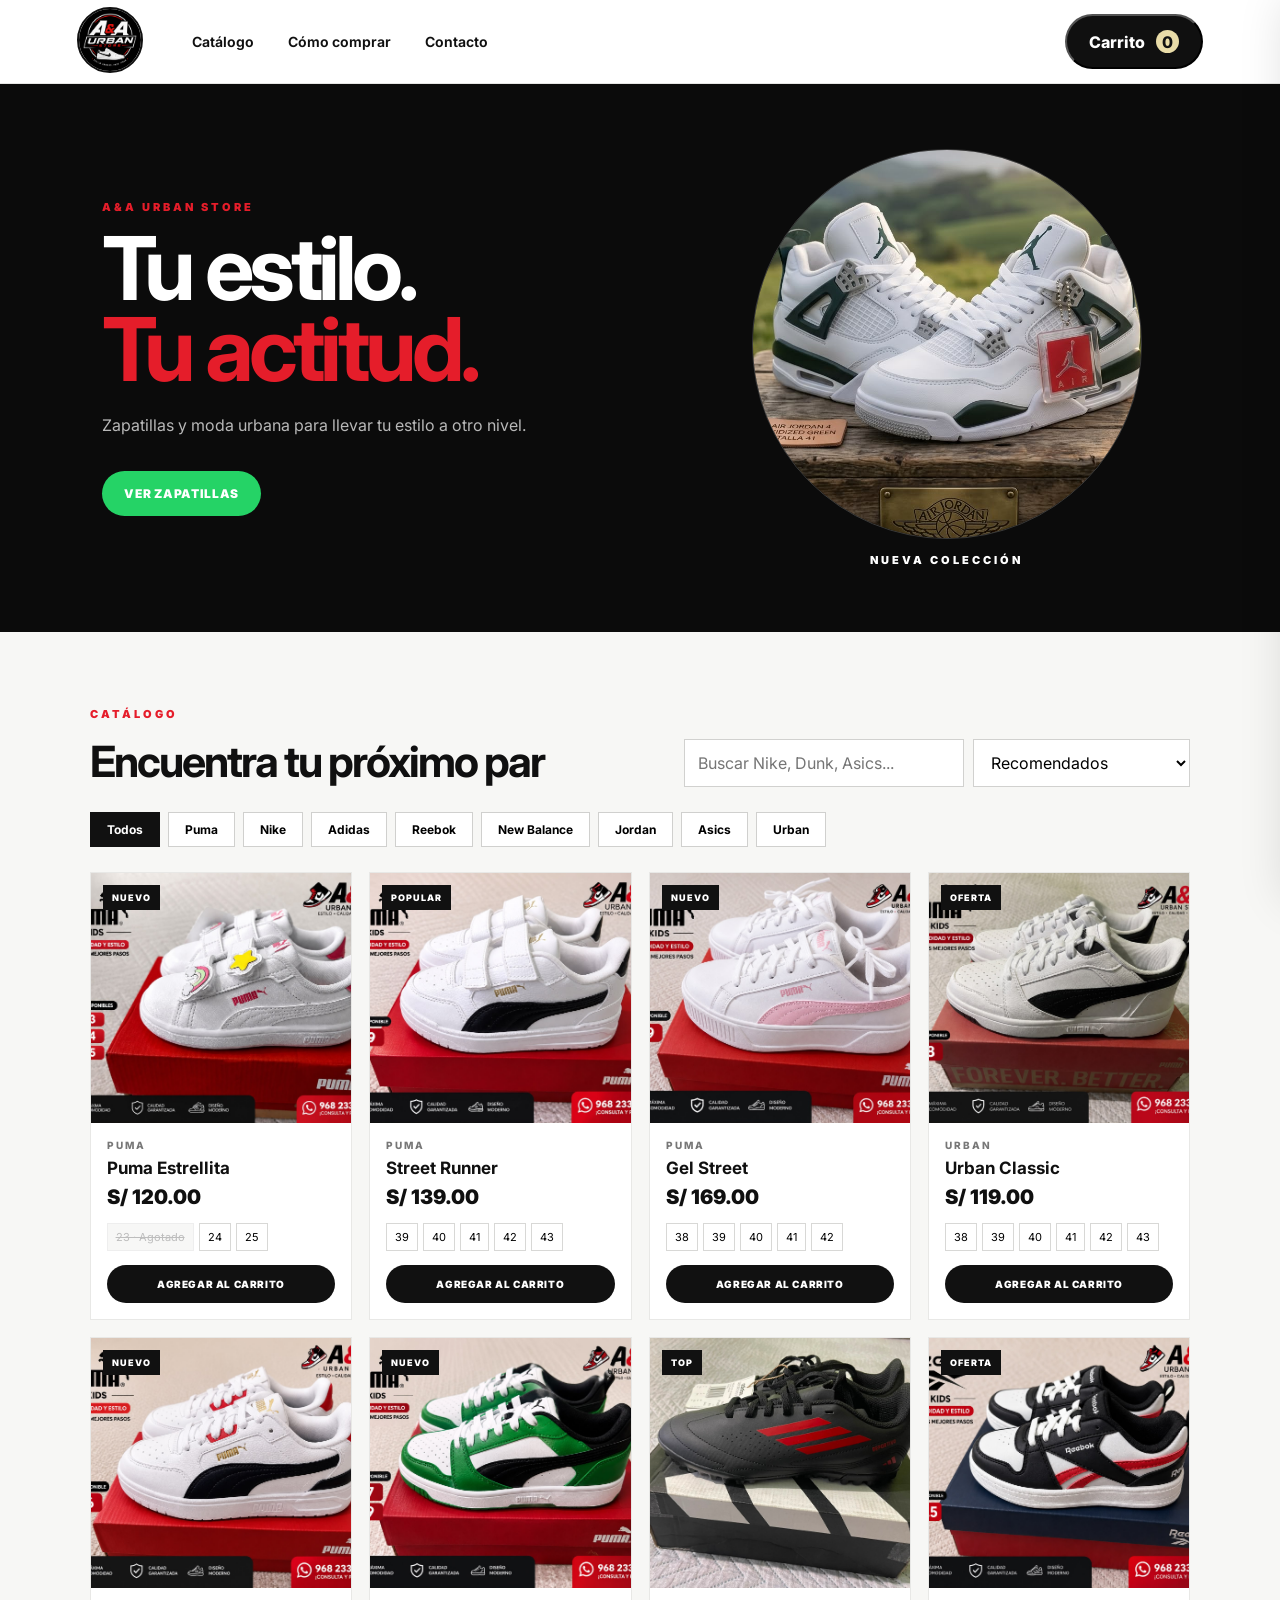
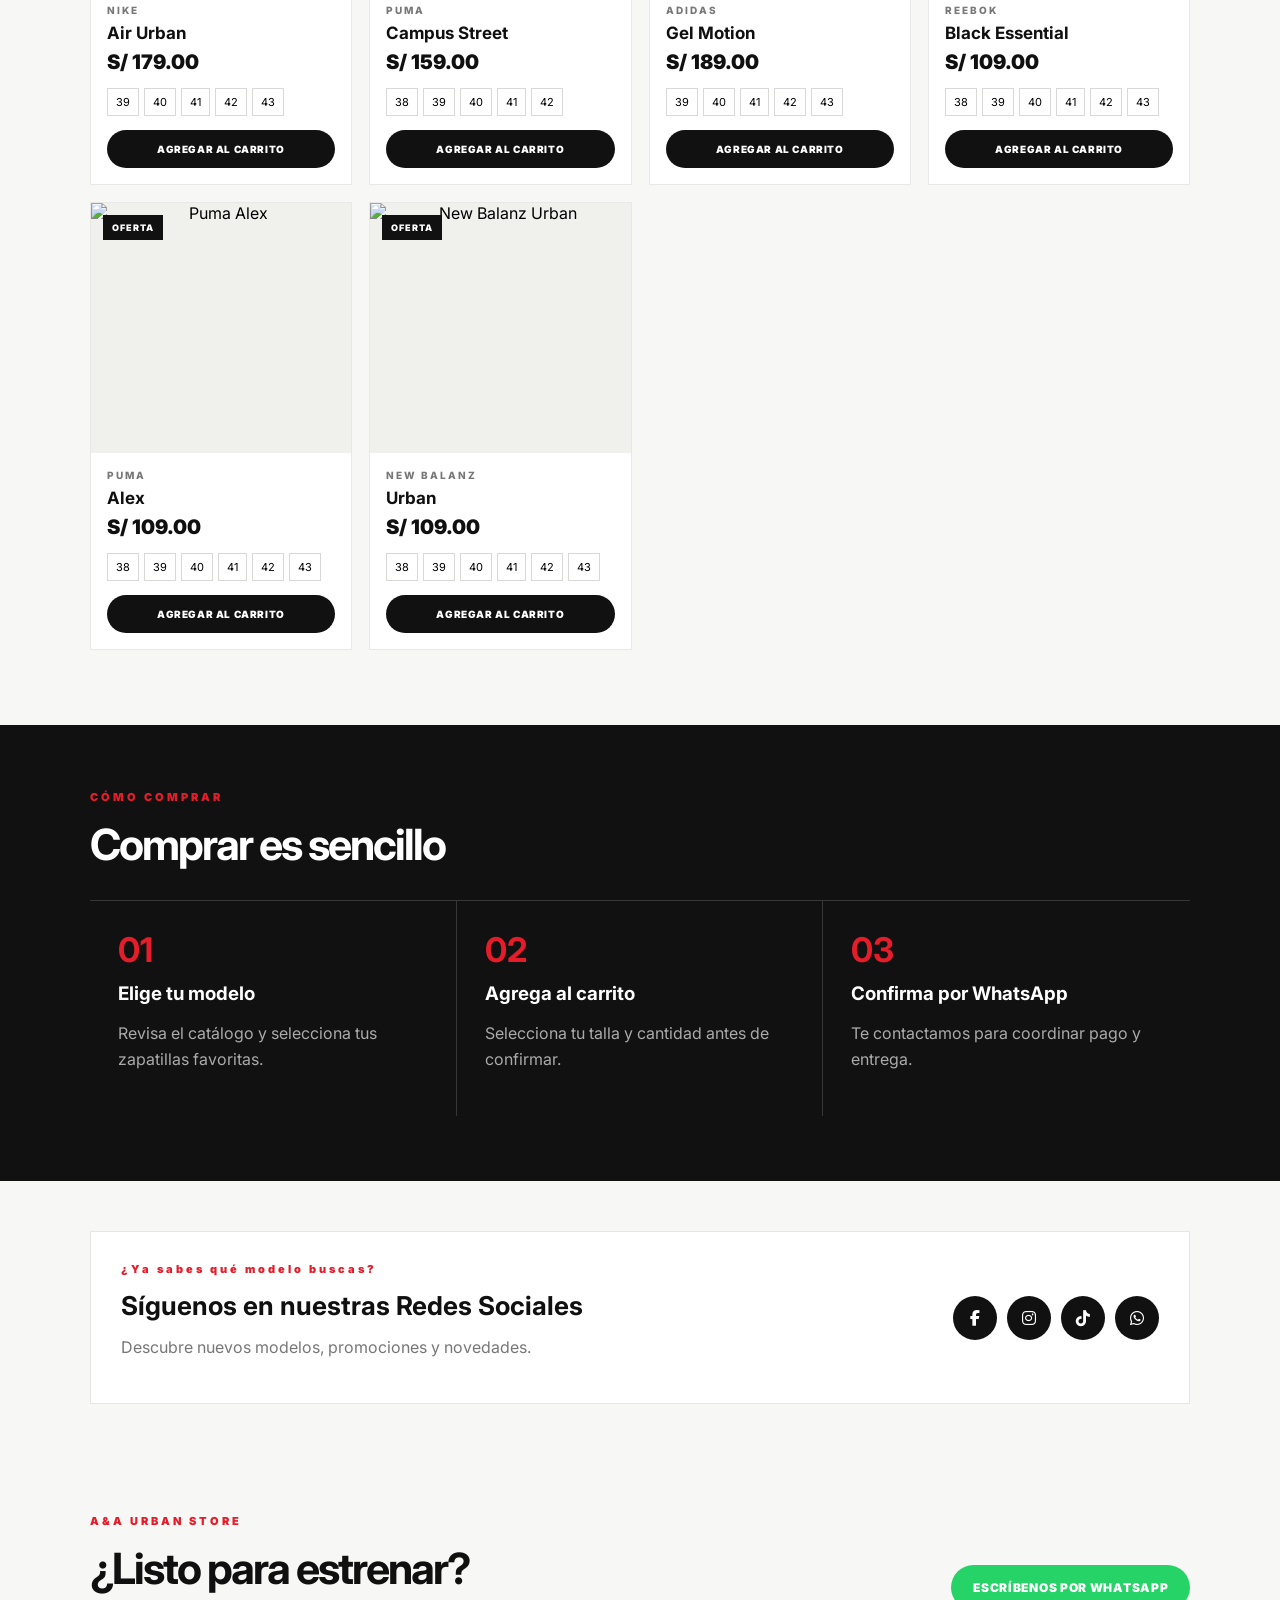
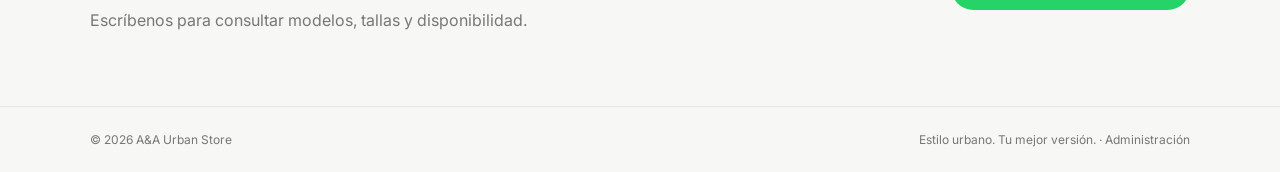
==== commit b3a9a936: "Update index.html" ====
--- a/index.html
+++ b/index.html
@@ -91,6 +91,7 @@
           <button class="chip" data-category="Adidas">Adidas</button>
           <button class="chip" data-category="Reebok">Reebok</button>
           <button class="chip" data-category="New Balance">New Balance</button>
+          <button class="chip" data-category="Jordan">Jordan</button>
           <button class="chip" data-category="Asics">Asics</button>
           <button class="chip" data-category="Urban">Urban</button>
         </div>
